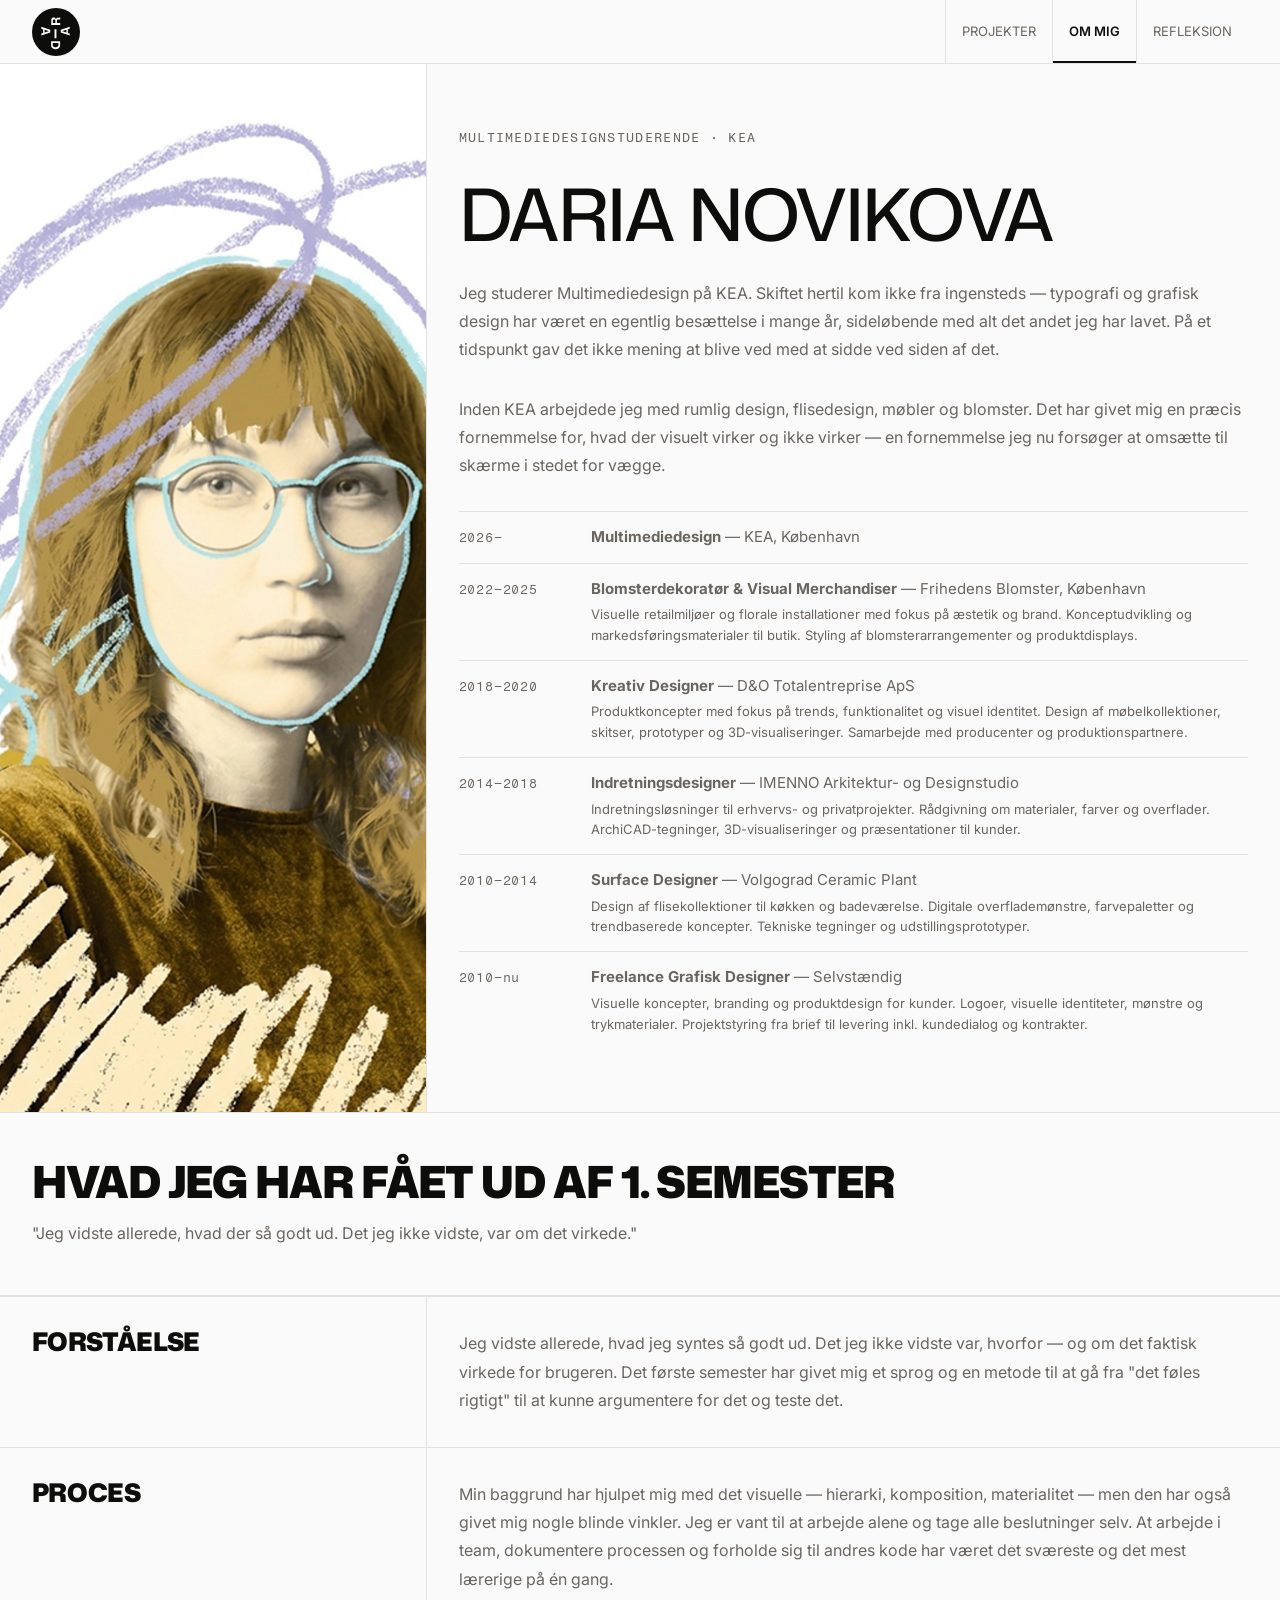
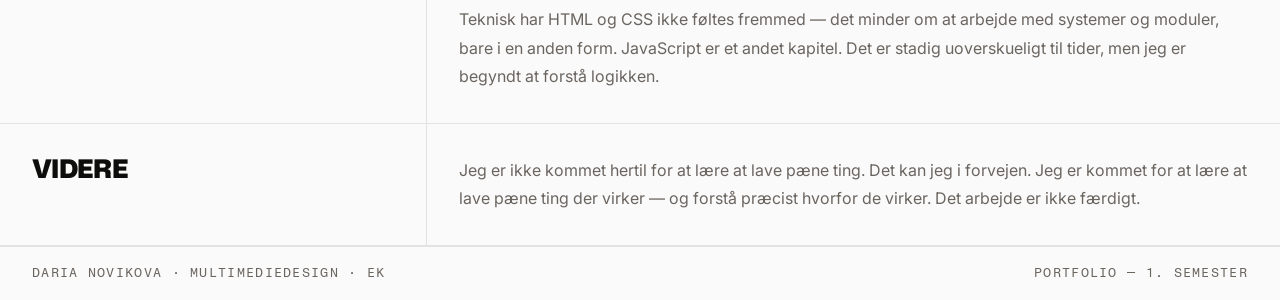
==== om-mig.html @ c1ee4b02 "lighthouse testing fix" ====
<!doctype html>
<html lang="da">
  <head>
    <meta charset="UTF-8" />
    <meta name="viewport" content="width=device-width, initial-scale=1.0" />
    <meta name="description" content="Om Daria Novikova — Multimediedesignstuderende på KEA. Baggrund, uddannelse og refleksioner over 1. semester." />
    <title>Om mig — Daria Novikova — Portfolio</title>

    <!-- Preconnect for faster font loading -->
    <link rel="preconnect" href="https://fonts.googleapis.com" />
    <link rel="preconnect" href="https://fonts.gstatic.com" crossorigin />
    <link rel="stylesheet" href="https://fonts.googleapis.com/css2?family=Mona+Sans:ital,wdth,wght@0,75..125,200..900;1,75..125,200..900&family=Inter:ital,wght@0,300..700;1,300..700&family=Fragment+Mono:ital@0;1&display=swap" />
    <link rel="stylesheet" href="css/style.css" />
    <link rel="stylesheet" href="css/om-mig.css" />

    <!-- SVG favicon (modern browsers — auto dark/light via media query) -->
    <link rel="icon" type="image/x-icon" href="img/favicons/favicon-dark.ico" />
    <link rel="icon" type="image/svg+xml" href="img/favicons/favicon-dark.svg" media="(prefers-color-scheme: light)" />
    <link rel="icon" type="image/svg+xml" href="img/favicons/favicon-light.svg" media="(prefers-color-scheme: dark)" />
    <!-- PNG fallbacks -->
    <link rel="icon" type="image/png" sizes="32x32" href="img/favicons/favicon-dark-32x32.png" />
    <link rel="icon" type="image/png" sizes="16x16" href="img/favicons/favicon-dark-16x16.png" />
    <!-- Apple Touch Icon (iOS home screen, 180px) -->
    <link rel="apple-touch-icon" sizes="180x180" href="img/favicons/apple-touch-icon-dark.png" />
    <!-- Android / PWA -->
    <link rel="icon" type="image/png" sizes="192x192" href="img/favicons/favicon-dark-192x192.png" />
    <link rel="icon" type="image/png" sizes="512x512" href="img/favicons/favicon-dark-512x512.png" />
  </head>

  <body>
    <!-- Navigation -->
    <nav class="top-nav" aria-label="Sidenavigation">
      <a href="index.html" class="nav-logo" aria-label="Gå til startside">
        <span class="nav-logo-default" aria-hidden="true">
          <svg width="48" height="48" viewBox="0 0 85.46 85.46" xmlns="http://www.w3.org/2000/svg">
            <circle cx="42.73" cy="42.73" r="42.73" fill="#0d0d0b" />
            <path
              d="M33.98,59.08h16.02v6.83c0,1.58-.33,2.92-1,4.02s-1.6,1.93-2.8,2.5c-1.2.57-2.61.86-4.22.86-1.19,0-2.27-.16-3.26-.48s-1.83-.8-2.54-1.43-1.25-1.4-1.63-2.32c-.38-.92-.57-1.97-.57-3.15v-6.83ZM36.9,62.5v2.83c0,.64.09,1.24.26,1.78s.46,1.01.86,1.41.92.7,1.58.92,1.47.33,2.44.33c1.26,0,2.26-.19,2.99-.56.73-.37,1.26-.89,1.58-1.56.32-.67.48-1.44.48-2.32v-2.83h-10.2Z"
              fill="#fafafa"
            />
            <path d="M21.73,35.25l-5.18-1.72v3.56l3.3,1.02v6.35l-3.3,1.02v3.56l16.02-5.31v-4.88l-10.84-3.6ZM29.98,41.38l-2.07.59-5.42,1.67v-4.71l5.42,1.68,2.07.61v.16Z" fill="#fafafa" />
            <path
              d="M44.59,21.53c.16-.36.4-.6.71-.74.31-.14.69-.21,1.14-.21h2.05c.38,0,.73-.02,1.05-.05.32-.04.58-.1.77-.19v-3.45c-.31.13-.62.21-.92.23-.31.02-.61.03-.9.03h-2.64c-.6,0-1.11.09-1.53.27-.42.17-.76.45-1.03.84-.27.39-.46.89-.56,1.51h-.13c-.25-.91-.72-1.63-1.4-2.16-.68-.52-1.52-.79-2.51-.79-.59,0-1.12.08-1.59.24-.47.17-.88.4-1.23.7-.35.3-.64.66-.88,1.1-.23.43-.41.91-.52,1.46-.12.54-.18,1.14-.18,1.8v8.15h16.02v-3.43h-5.98v-3.8c0-.66.09-1.16.26-1.51ZM37.13,26.84v-3.93c0-.38.04-.73.12-1.03.08-.31.21-.58.38-.82.18-.23.4-.41.67-.53.27-.13.61-.19,1.02-.19.66,0,1.21.2,1.65.59.44.4.66,1.06.66,1.98v3.93h-4.5Z"
              fill="#fafafa"
            />
            <path d="M40.09,53.85v-16.02h3.43v16.02h-3.43Z" fill="#fafafa" />
            <path d="M67.17,37.01v-3.56l-16.02,5.31v4.88l16.02,5.32v-3.56l-3.3-1.02v-6.35l3.3-1.02ZM61.24,43.56l-5.43-1.68-2.07-.61v-.16l2.07-.59,5.43-1.68v4.72Z" fill="#fafafa" />
          </svg>
        </span>
        <span class="nav-logo-hover" aria-hidden="true">
          <svg width="48" height="48" viewBox="0 0 85.46 85.46" xmlns="http://www.w3.org/2000/svg">
            <circle cx="42.73" cy="42.73" r="42.73" fill="#ffefae" />
            <path
              d="M33.98,59.08h16.02v6.83c0,1.58-.33,2.92-1,4.02s-1.6,1.93-2.8,2.5c-1.2.57-2.61.86-4.22.86-1.19,0-2.27-.16-3.26-.48s-1.83-.8-2.54-1.43-1.25-1.4-1.63-2.32c-.38-.92-.57-1.97-.57-3.15v-6.83ZM36.9,62.5v2.83c0,.64.09,1.24.26,1.78s.46,1.01.86,1.41.92.7,1.58.92,1.47.33,2.44.33c1.26,0,2.26-.19,2.99-.56.73-.37,1.26-.89,1.58-1.56.32-.67.48-1.44.48-2.32v-2.83h-10.2Z"
              fill="#0d0d0b"
            />
            <path d="M21.73,35.25l-5.18-1.72v3.56l3.3,1.02v6.35l-3.3,1.02v3.56l16.02-5.31v-4.88l-10.84-3.6ZM29.98,41.38l-2.07.59-5.42,1.67v-4.71l5.42,1.68,2.07.61v.16Z" fill="#0d0d0b" />
            <path
              d="M44.59,21.53c.16-.36.4-.6.71-.74.31-.14.69-.21,1.14-.21h2.05c.38,0,.73-.02,1.05-.05.32-.04.58-.1.77-.19v-3.45c-.31.13-.62.21-.92.23-.31.02-.61.03-.9.03h-2.64c-.6,0-1.11.09-1.53.27-.42.17-.76.45-1.03.84-.27.39-.46.89-.56,1.51h-.13c-.25-.91-.72-1.63-1.4-2.16-.68-.52-1.52-.79-2.51-.79-.59,0-1.12.08-1.59.24-.47.17-.88.4-1.23.7-.35.3-.64.66-.88,1.1-.23.43-.41.91-.52,1.46-.12.54-.18,1.14-.18,1.8v8.15h16.02v-3.43h-5.98v-3.8c0-.66.09-1.16.26-1.51ZM37.13,26.84v-3.93c0-.38.04-.73.12-1.03.08-.31.21-.58.38-.82.18-.23.4-.41.67-.53.27-.13.61-.19,1.02-.19.66,0,1.21.2,1.65.59.44.4.66,1.06.66,1.98v3.93h-4.5Z"
              fill="#0d0d0b"
            />
            <path d="M40.09,53.85v-16.02h3.43v16.02h-3.43Z" fill="#0d0d0b" />
            <path d="M67.17,37.01v-3.56l-16.02,5.31v4.88l16.02,5.32v-3.56l-3.3-1.02v-6.35l3.3-1.02ZM61.24,43.56l-5.43-1.68-2.07-.61v-.16l2.07-.59,5.43-1.68v4.72Z" fill="#0d0d0b" />
          </svg>
        </span>
      </a>
      <ul class="nav-links">
        <li><a href="index.html#projekter">Projekter</a></li>
        <li><a href="om-mig.html" class="aktiv" aria-current="page">Om mig</a></li>
        <li><a href="index.html#refleksion">Refleksion</a></li>
      </ul>
      <button type="button" class="burger-knap" aria-label="Åbn menu" aria-expanded="false" aria-controls="mobil-menu">
        <span></span>
        <span></span>
        <span></span>
      </button>
    </nav>

    <!-- Mobil menu -->
    <ul class="mobil-menu" id="mobil-menu">
      <li><a href="index.html#projekter">Projekter</a></li>
      <li><a href="om-mig.html" class="aktiv" aria-current="page">Om mig</a></li>
      <li><a href="index.html#refleksion">Refleksion</a></li>
    </ul>

    <main id="om-mig-hoved">
      <section class="om-mig-hero">
        <!-- Portræt -->
        <div class="om-mig-portræt">
          <img src="img/img_om_mig/portrait.webp" width="960" height="1200" alt="Portræt af Daria Novikova" />
        </div>
        <!-- Tekst -->
        <div class="om-mig-tekst">
          <p class="om-mig-overtekst">Multimediedesignstuderende &middot; KEA</p>
          <h1 class="om-mig-navn" id="om-navn">Daria Novikova</h1>
          <p class="om-mig-beskrivelse">
            Jeg studerer Multimediedesign på KEA. Skiftet hertil kom ikke fra ingensteds — typografi og grafisk design har været en egentlig besættelse i mange år, sideløbende med alt det andet jeg har lavet. På et tidspunkt gav det ikke mening at
            blive ved med at sidde ved siden af det.
          </p>
          <p class="om-mig-beskrivelse">
            Inden KEA arbejdede jeg med rumlig design, flisedesign, møbler og blomster. Det har givet mig en præcis fornemmelse for, hvad der visuelt virker og ikke virker — en fornemmelse jeg nu forsøger at omsætte til skærme i stedet for vægge.
          </p>
          <!-- CV D-->
          <div class="cv-liste">
            <div class="cv-punkt">
              <span class="cv-aar">2026–</span>
              <div class="cv-tekst-wrap">
                <p class="cv-tekst"><strong>Multimediedesign</strong> &mdash; KEA, København</p>
              </div>
            </div>
            <div class="cv-punkt">
              <span class="cv-aar">2022–2025</span>
              <div class="cv-tekst-wrap">
                <p class="cv-tekst"><strong>Blomsterdekoratør &amp; Visual Merchandiser</strong> &mdash; Frihedens Blomster, København</p>
                <p class="cv-beskrivelse">Visuelle retailmiljøer og florale installationer med fokus på æstetik og brand. Konceptudvikling og markedsføringsmaterialer til butik. Styling af blomsterarrangementer og produktdisplays.</p>
              </div>
            </div>
            <div class="cv-punkt">
              <span class="cv-aar">2018–2020</span>
              <div class="cv-tekst-wrap">
                <p class="cv-tekst"><strong>Kreativ Designer</strong> &mdash; D&amp;O Totalentreprise ApS</p>
                <p class="cv-beskrivelse">Produktkoncepter med fokus på trends, funktionalitet og visuel identitet. Design af møbelkollektioner, skitser, prototyper og 3D-visualiseringer. Samarbejde med producenter og produktionspartnere.</p>
              </div>
            </div>
            <div class="cv-punkt">
              <span class="cv-aar">2014–2018</span>
              <div class="cv-tekst-wrap">
                <p class="cv-tekst"><strong>Indretningsdesigner</strong> &mdash; IMENNO Arkitektur- og Designstudio</p>
                <p class="cv-beskrivelse">Indretningsløsninger til erhvervs- og privatprojekter. Rådgivning om materialer, farver og overflader. ArchiCAD-tegninger, 3D-visualiseringer og præsentationer til kunder.</p>
              </div>
            </div>
            <div class="cv-punkt">
              <span class="cv-aar">2010–2014</span>
              <div class="cv-tekst-wrap">
                <p class="cv-tekst"><strong>Surface Designer</strong> &mdash; Volgograd Ceramic Plant</p>
                <p class="cv-beskrivelse">Design af flisekollektioner til køkken og badeværelse. Digitale overflademønstre, farvepaletter og trendbaserede koncepter. Tekniske tegninger og udstillingsprototyper.</p>
              </div>
            </div>
            <div class="cv-punkt">
              <span class="cv-aar">2010–nu</span>
              <div class="cv-tekst-wrap">
                <p class="cv-tekst"><strong>Freelance Grafisk Designer</strong> &mdash; Selvstændig</p>
                <p class="cv-beskrivelse">Visuelle koncepter, branding og produktdesign for kunder. Logoer, visuelle identiteter, mønstre og trykmaterialer. Projektstyring fra brief til levering inkl. kundedialog og kontrakter.</p>
              </div>
            </div>
          </div>
        </div>
      </section>

      <section class="semester-opsummering">
        <div class="sem-top">
          <h2 class="sem-overskrift" id="sem-h">Hvad jeg har fået ud af 1. semester</h2>
          <p class="sem-citat">"Jeg vidste allerede, hvad der så godt ud. Det jeg ikke vidste, var om det virkede."</p>
        </div>

        <div class="sem-kolonner">
          <div class="sem-kol">
            <h3 class="sem-kol-label">Forståelse</h3>
            <div class="sem-kol-tekst">
              <p class="sem-tekst">
                Jeg vidste allerede, hvad jeg syntes så godt ud. Det jeg ikke vidste var, hvorfor — og om det faktisk virkede for brugeren. Det første semester har givet mig et sprog og en metode til at gå fra "det føles rigtigt" til at kunne
                argumentere for det og teste det.
              </p>
            </div>
          </div>
          <div class="sem-kol">
            <h3 class="sem-kol-label">Proces</h3>
            <div class="sem-kol-tekst">
              <p class="sem-tekst">
                Min baggrund har hjulpet mig med det visuelle — hierarki, komposition, materialitet — men den har også givet mig nogle blinde vinkler. Jeg er vant til at arbejde alene og tage alle beslutninger selv. At arbejde i team, dokumentere
                processen og forholde sig til andres kode har været det sværeste og det mest lærerige på én gang.
              </p>
              <p class="sem-tekst">
                Teknisk har HTML og CSS ikke føltes fremmed — det minder om at arbejde med systemer og moduler, bare i en anden form. JavaScript er et andet kapitel. Det er stadig uoverskueligt til tider, men jeg er begyndt at forstå logikken.
              </p>
            </div>
          </div>
          <div class="sem-kol">
            <h3 class="sem-kol-label">Videre</h3>
            <div class="sem-kol-tekst">
              <p class="sem-tekst">Jeg er ikke kommet hertil for at lære at lave pæne ting. Det kan jeg i forvejen. Jeg er kommet for at lære at lave pæne ting der virker — og forstå præcist hvorfor de virker. Det arbejde er ikke færdigt.</p>
            </div>
          </div>
        </div>
      </section>
    </main>

    <!-- Footer -->
    <footer>
      <span class="footer-tekst">Daria Novikova &middot; Multimediedesign &middot; EK</span>
      <span class="footer-tekst">Portfolio — 1. semester</span>
    </footer>

    <script src="js/nav.js"></script>
  </body>
</html>
---- css/style.css ----
/*  PORTFOLIO — DELT STYLESHEET
   Indeholder: tokens, reset, navigation, alle komponenter, responsivt layout (mobile-first). */

/* em - styling */
em {
  font-style: normal;
}
:root {
  /* Palette t1-t6*/
  --t1: #b5b1d8;
  --t2: #d6b43e;
  --t3: #f48067;
  --t4: #bce4e5;
  --t5: #bc892b;
  --t6: #ffefae;
  /* Basisfarver */
  --sort: #0d0d0b;
  --papir: #fafafa;
  --sten: #6b6560;
  --kant: #e2e2e0;
  --kant-tyk: #cfcfcd;

  /* --accent sættes individuelt i sidernes CSS */
  --accent: var(--t1);

  /* Typografi */
  --serif: "Mona Sans", "Arial Black", system-ui, sans-serif;
  --sans: "Inter", system-ui, sans-serif;
  --mono: "Fragment Mono", "Courier New", monospace;

  /* Layout */
  --nav-h: 56px;
  --gap: 20px;
  --radius: 2px;
  --trans: 0.22s cubic-bezier(0.22, 1, 0.36, 1);
}
/*  RESET */
*,
*::before,
*::after {
  box-sizing: border-box;
  margin: 0;
  padding: 0;
}

html {
  scroll-behavior: smooth;
}

body {
  background: var(--papir);
  color: var(--sort);
  font-family: var(--sans);
  font-size: 16px;
  line-height: 1.6;
  overflow-x: hidden;
}

img {
  max-width: 100%;
  display: block;
}

a {
  color: inherit;
  text-decoration: none;
}

/*  NAV LOGO  */

.nav-logo {
  position: relative;
  display: flex;
  align-items: center;
  line-height: 0;
  flex-shrink: 0;
}

.nav-logo-default,
.nav-logo-hover {
  display: block;
  line-height: 0;
  transition: opacity 0.25s cubic-bezier(0.22, 1, 0.36, 1);
}

.nav-logo-hover {
  position: absolute;
  top: 0;
  left: 0;
  opacity: 0;
}

.nav-logo:hover .nav-logo-default {
  opacity: 0;
}
.nav-logo:hover .nav-logo-hover {
  opacity: 1;
}

.top-nav {
  height: 64px;
  display: flex;
  align-items: stretch;
  justify-content: space-between;
  padding: 0 var(--gap);
  border-bottom: 1px solid var(--kant);
  position: sticky;
  top: 0;
  background: var(--papir);
  z-index: 500;
}

.nav-navn {
  display: none;
}

.burger-knap {
  align-self: center;
}

/* Desktop-links — skjult på mobil */
.nav-links {
  display: none;
  list-style: none;
  height: 100%;
  margin: 0;
  padding: 0;
}

.nav-links li {
  display: flex;
  align-items: stretch;
  border-left: 1px solid var(--kant);
}

.nav-links a {
  font-family: var(--sans);
  font-size: 13px;
  letter-spacing: 0;
  text-transform: uppercase;
  color: var(--sten);
  padding: 0 16px;
  display: flex;
  align-items: center;
  height: 100%;
  position: relative;
  text-decoration: none;
  transition: color var(--trans);
}

.nav-links a::after {
  content: "";
  position: absolute;
  bottom: 0;
  left: 0;
  width: 0;
  height: 2px;
  background: var(--sort);
  transition: width var(--trans);
}

.nav-links a:hover {
  color: var(--sort);
}

.nav-links a:hover::after {
  width: 100%;
}

.nav-links a.aktiv {
  color: var(--sort);
  font-weight: 600;
}

.nav-links a.aktiv::after {
  width: 100%;
}

/* Hamburger-knap */
.burger-knap {
  display: flex;
  flex-direction: column;
  gap: 5px;
  background: none;
  border: none;
  cursor: pointer;
  padding: 6px;
  margin: -6px;
  -webkit-tap-highlight-color: transparent;
}

.burger-knap span {
  display: block;
  width: 22px;
  height: 1.5px;
  background: var(--sort);
  transition:
    transform var(--trans),
    opacity var(--trans);
}

.burger-knap[aria-expanded="true"] span:nth-child(1) {
  transform: translateY(6.5px) rotate(45deg);
}

.burger-knap[aria-expanded="true"] span:nth-child(2) {
  opacity: 0;
}

.burger-knap[aria-expanded="true"] span:nth-child(3) {
  transform: translateY(-6.5px) rotate(-45deg);
}

/* Mobil-menu */
.mobil-menu {
  display: none;
  flex-direction: column;
  list-style: none;
  position: fixed;
  top: var(--nav-h);
  left: 0;
  right: 0;
  background: var(--papir);
  border-bottom: 1px solid var(--kant);
  z-index: 499;
}

.mobil-menu.aaben {
  display: flex;
}

.mobil-menu li {
  border-bottom: 1px solid var(--kant);
}

.mobil-menu li:last-child {
  border-bottom: none;
}

.mobil-menu a {
  font-family: var(--mono);
  font-size: 13px;
  letter-spacing: 0.12em;
  text-transform: uppercase;
  color: var(--sten);
  padding: 16px var(--gap);
  display: block;
  transition:
    color var(--trans),
    background var(--trans);
}

.mobil-menu a:hover,
.mobil-menu a:focus {
  color: var(--sort);
  background: rgba(0, 0, 0, 0.03);
}

.mobil-menu a.aktiv {
  color: var(--sort);
}

/* SEKTION-BAR */

.sektion-bar {
  display: flex;
  justify-content: space-between;
  align-items: center;
  padding: 9px var(--gap);
  border-bottom: 1px solid var(--kant);
}

.sektion-tekst {
  font-family: var(--mono);
  font-size: 13px;
  letter-spacing: 0.14em;
  text-transform: uppercase;
  color: var(--sten);
}

/* FOOTER */
footer {
  display: flex;
  flex-direction: row;
  justify-content: space-between;
  align-items: center;
  padding: 16px var(--gap);
  border-top: 1px solid var(--kant);
}

.footer-tekst {
  font-family: var(--mono);
  font-size: 13px;
  letter-spacing: 0.1em;
  text-transform: uppercase;
  color: var(--sten);
}

/* BREAKPOINT: 600px — nav links visible, burger hidden */

@media (min-width: 600px) {
  :root {
    --gap: 32px;
    --nav-h: 64px;
  }
  .top-nav {
    height: 64px;
  }

  .nav-links {
    display: flex;
  }

  .burger-knap {
    display: none;
  }
}

/* ANIMATIONER */

@keyframes fadeop {
  from {
    opacity: 0;
    transform: translateY(14px);
  }
  to {
    opacity: 1;
    transform: translateY(0);
  }
}

@keyframes indfad {
  to {
    opacity: 1;
  }
}

/* Tema farver — bruges på kort-bg (index) og side-bg (t1-t6) */

.t1-bg {
  background: var(--t1);
}
.t2-bg {
  background: var(--t2);
}
.t3-bg {
  background: var(--t3);
}
.t4-bg {
  background: var(--t4);
}
.t5-bg {
  background: var(--t5);
}
.t6-bg {
  background: var(--t6);
}
---- css/om-mig.css ----
/*  Om mig-specifikke styles */

body {
  display: flex;
  flex-direction: column;
  min-height: 100vh;
}

#om-mig-hoved {
  flex: 1;
}

/*  HERO  */

.om-mig-hero {
  display: grid;
  grid-template-columns: 1fr 2fr;
  border-bottom: 1px solid var(--kant);
  align-items: stretch;
}

@media (max-width: 600px) {
  .om-mig-hero {
    grid-template-columns: 1fr;
  }
}

.om-mig-portræt {
  width: 100%;
  min-height: 400px;
  background: var(--kant);
  display: flex;
  align-items: center;
  justify-content: center;
  overflow: hidden;
  border-right: 1px solid var(--kant);
}

.om-mig-portræt img {
  width: 100%;
  height: 100%;
  object-fit: cover;
}

.portræt-pladsholder {
  color: var(--sten);
}

.om-mig-tekst {
  display: flex;
  flex-direction: column;
  gap: var(--gap);
  padding: calc(var(--gap) * 2) var(--gap);
}

.om-mig-overtekst {
  font-family: var(--mono);
  font-size: 13px;
  letter-spacing: 0.1em;
  text-transform: uppercase;
  color: var(--sten);
}

.om-mig-navn {
  font-family: var(--serif);
  font-weight: 500;
  font-size: clamp(36px, 6vw, 72px);
  line-height: 0.92;
  letter-spacing: -0.03em;
  text-transform: uppercase;
  color: var(--sort);
}

.om-mig-beskrivelse {
  font-size: 16px;
  line-height: 1.75;
  color: var(--sten);
}

/*  CV  */

.cv-liste {
  display: flex;
  flex-direction: column;
}

.cv-punkt {
  display: grid;
  grid-template-columns: 100px 1fr;
  gap: var(--gap);
  padding: 14px 0;
  border-top: 1px solid var(--kant);
  align-items: start;
}

.cv-aar {
  font-family: var(--mono);
  font-size: 13px;
  color: var(--sten);
  letter-spacing: 0.06em;
  padding-top: 2px;
}

.cv-tekst-wrap {
  display: flex;
  flex-direction: column;
  gap: 4px;
}

.cv-tekst {
  font-size: 15px;
  line-height: 1.5;
  color: var(--sten);
}

.cv-beskrivelse {
  font-size: 13px;
  line-height: 1.6;
  color: var(--sten);
}

/* Semester section  */

.semester-opsummering {
  border-bottom: 1px solid var(--kant);
}

.sem-top {
  padding: calc(var(--gap) * 1.5) var(--gap);
  border-bottom: 1px solid var(--kant);
  display: flex;
  flex-direction: column;
  gap: 16px;
}

.sem-overskrift {
  font-family: var(--serif);
  font-weight: 900;
  font-size: clamp(28px, 4vw, 44px);
  line-height: 0.95;
  letter-spacing: -0.025em;
  text-transform: uppercase;
  color: var(--sort);
}

.sem-citat {
  font-size: 16px;
  line-height: 1.75;
  color: var(--sten);
  font-style: normal;
  margin: 0;
}

.sem-kolonner {
  width: 100%;
}

.sem-kol {
  display: grid;
  grid-template-columns: 1fr 2fr;
  border-top: 1px solid var(--kant);
}

.sem-kol-label {
  font-family: var(--serif);
  font-size: clamp(22px, 2vw, 32px);
  font-weight: 900;
  letter-spacing: -0.025em;
  text-transform: uppercase;
  color: var(--sort);
  line-height: 0.95;
  padding: var(--gap);
  border-right: 1px solid var(--kant);
  display: flex;
  align-items: flex-start;
  margin: 0;
}

.sem-kol-tekst {
  padding: var(--gap);
}

.sem-tekst {
  font-size: 16px;
  line-height: 1.78;
  color: var(--sten);
  margin-bottom: 12px;
}

.sem-tekst:last-child {
  margin-bottom: 0;
}

@media (max-width: 640px) {
  .sem-kol {
    grid-template-columns: 1fr;
  }
  .sem-kol-label {
    border-right: none;
    border-bottom: 1px solid var(--kant);
  }
}
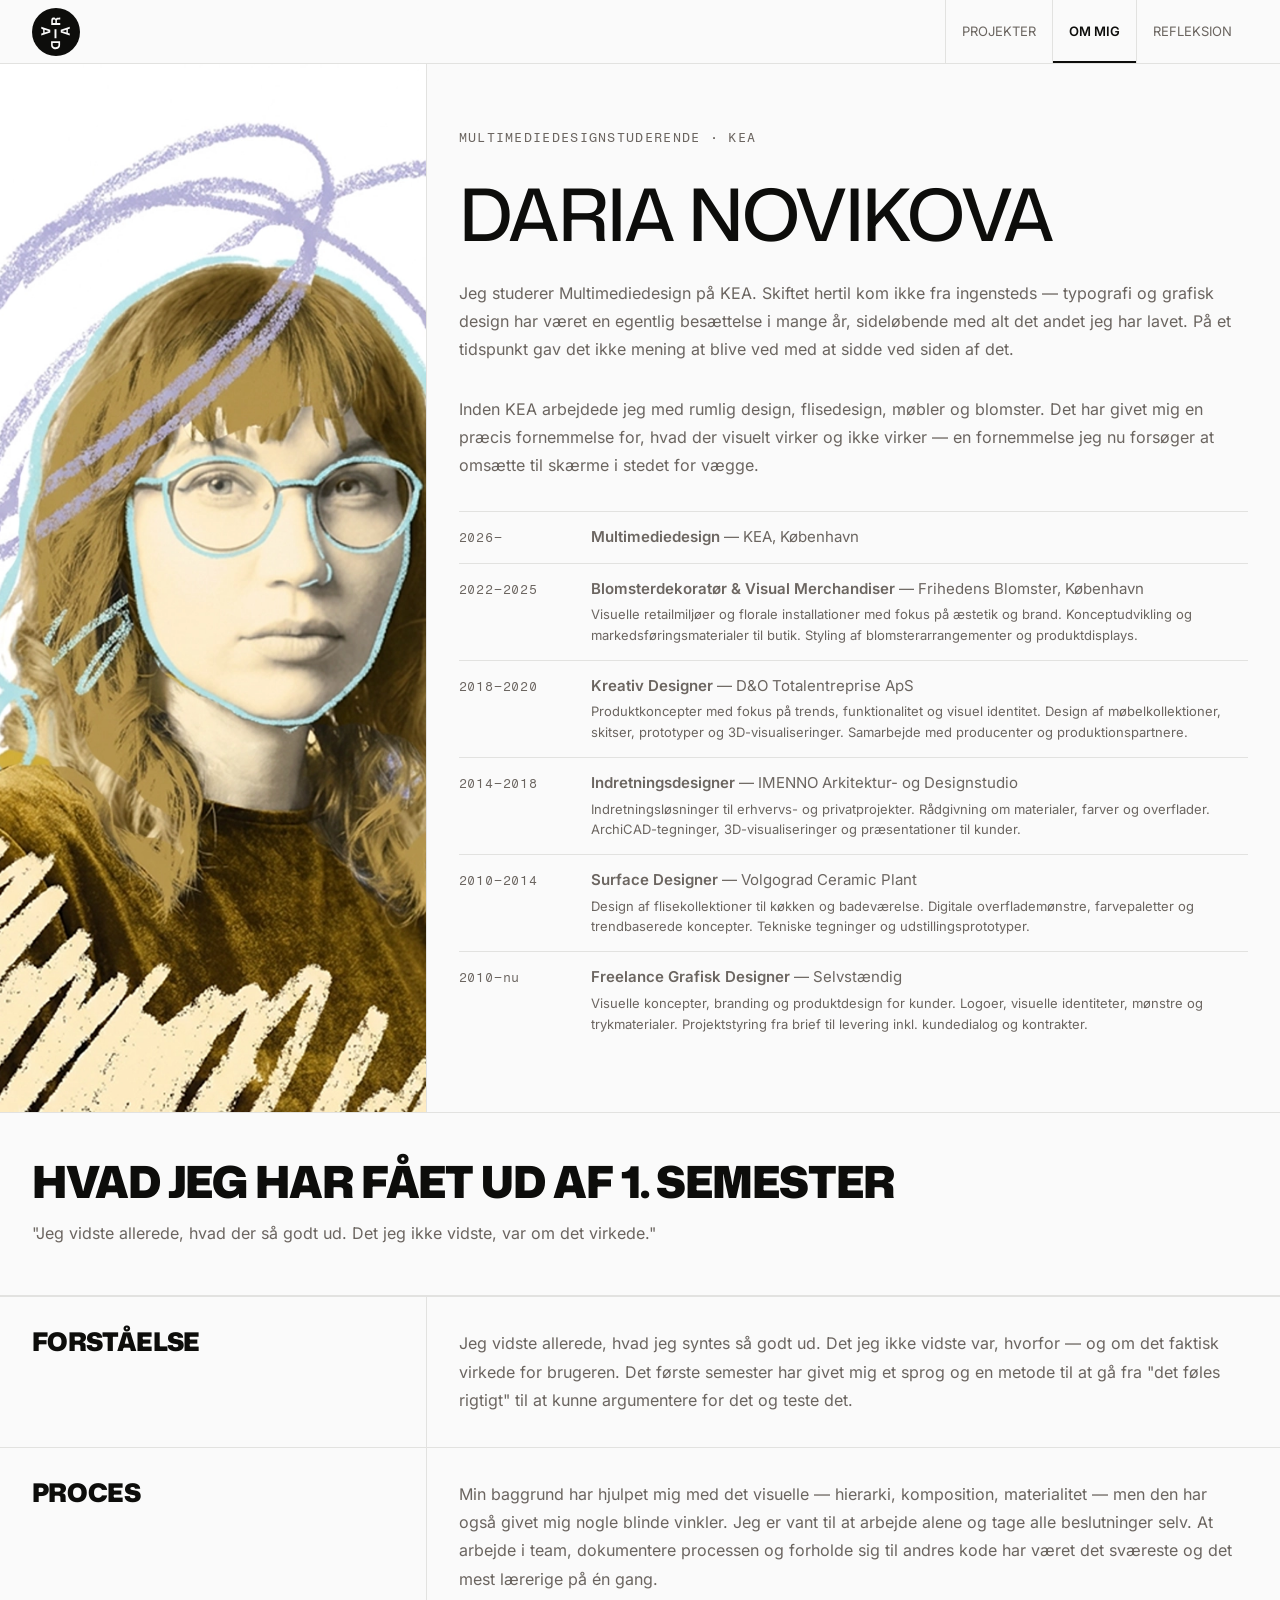
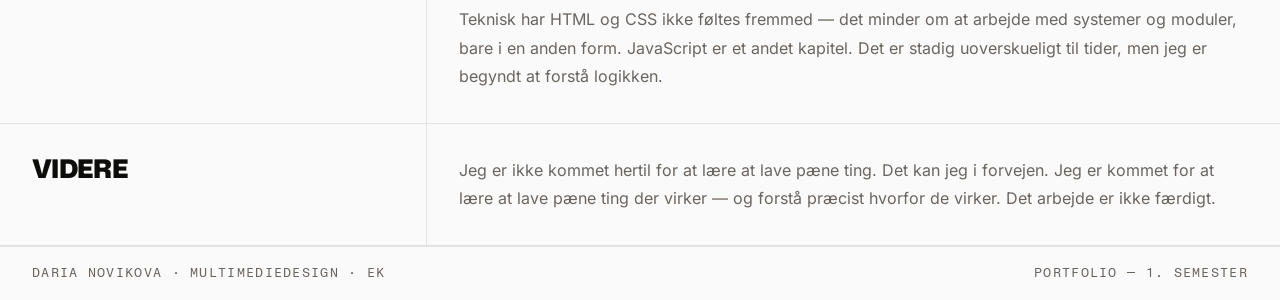
==== commit 865bfac3: "fonts" ====
--- a/om-mig.html
+++ b/om-mig.html
@@ -6,10 +6,7 @@
     <meta name="description" content="Om Daria Novikova — Multimediedesignstuderende på KEA. Baggrund, uddannelse og refleksioner over 1. semester." />
     <title>Om mig — Daria Novikova — Portfolio</title>
 
-    <!-- Preconnect for faster font loading -->
-    <link rel="preconnect" href="https://fonts.googleapis.com" />
-    <link rel="preconnect" href="https://fonts.gstatic.com" crossorigin />
-    <link rel="stylesheet" href="https://fonts.googleapis.com/css2?family=Mona+Sans:ital,wdth,wght@0,75..125,200..900;1,75..125,200..900&family=Inter:ital,wght@0,300..700;1,300..700&family=Fragment+Mono:ital@0;1&display=swap" />
+
     <link rel="stylesheet" href="css/style.css" />
     <link rel="stylesheet" href="css/om-mig.css" />
 
--- a/css/style.css
+++ b/css/style.css
@@ -1,3 +1,75 @@
+/* FONTS — self-hosted */
+@font-face {
+  font-family: "Mona Sans";
+  src: url("../fonts/mona-sans-v4-latin-regular.woff2") format("woff2");
+  font-weight: 400;
+  font-style: normal;
+  font-display: swap;
+}
+@font-face {
+  font-family: "Mona Sans";
+  src: url("../fonts/mona-sans-v4-latin-500.woff2") format("woff2");
+  font-weight: 500;
+  font-style: normal;
+  font-display: swap;
+}
+@font-face {
+  font-family: "Mona Sans";
+  src: url("../fonts/mona-sans-v4-latin-600.woff2") format("woff2");
+  font-weight: 600;
+  font-style: normal;
+  font-display: swap;
+}
+@font-face {
+  font-family: "Mona Sans";
+  src: url("../fonts/mona-sans-v4-latin-700.woff2") format("woff2");
+  font-weight: 700;
+  font-style: normal;
+  font-display: swap;
+}
+@font-face {
+  font-family: "Mona Sans";
+  src: url("../fonts/mona-sans-v4-latin-900.woff2") format("woff2");
+  font-weight: 900;
+  font-style: normal;
+  font-display: swap;
+}
+@font-face {
+  font-family: "Inter";
+  src: url("../fonts/inter-v20-latin-regular.woff2") format("woff2");
+  font-weight: 400;
+  font-style: normal;
+  font-display: swap;
+}
+@font-face {
+  font-family: "Inter";
+  src: url("../fonts/inter-v20-latin-500.woff2") format("woff2");
+  font-weight: 500;
+  font-style: normal;
+  font-display: swap;
+}
+@font-face {
+  font-family: "Inter";
+  src: url("../fonts/inter-v20-latin-600.woff2") format("woff2");
+  font-weight: 600;
+  font-style: normal;
+  font-display: swap;
+}
+@font-face {
+  font-family: "Fragment Mono";
+  src: url("../fonts/fragment-mono-v6-latin-regular.woff2") format("woff2");
+  font-weight: 400;
+  font-style: normal;
+  font-display: swap;
+}
+@font-face {
+  font-family: "Fragment Mono";
+  src: url("../fonts/fragment-mono-v6-latin-italic.woff2") format("woff2");
+  font-weight: 400;
+  font-style: italic;
+  font-display: swap;
+}
+
 /*  PORTFOLIO — DELT STYLESHEET
    Indeholder: tokens, reset, navigation, alle komponenter, responsivt layout (mobile-first). */
 
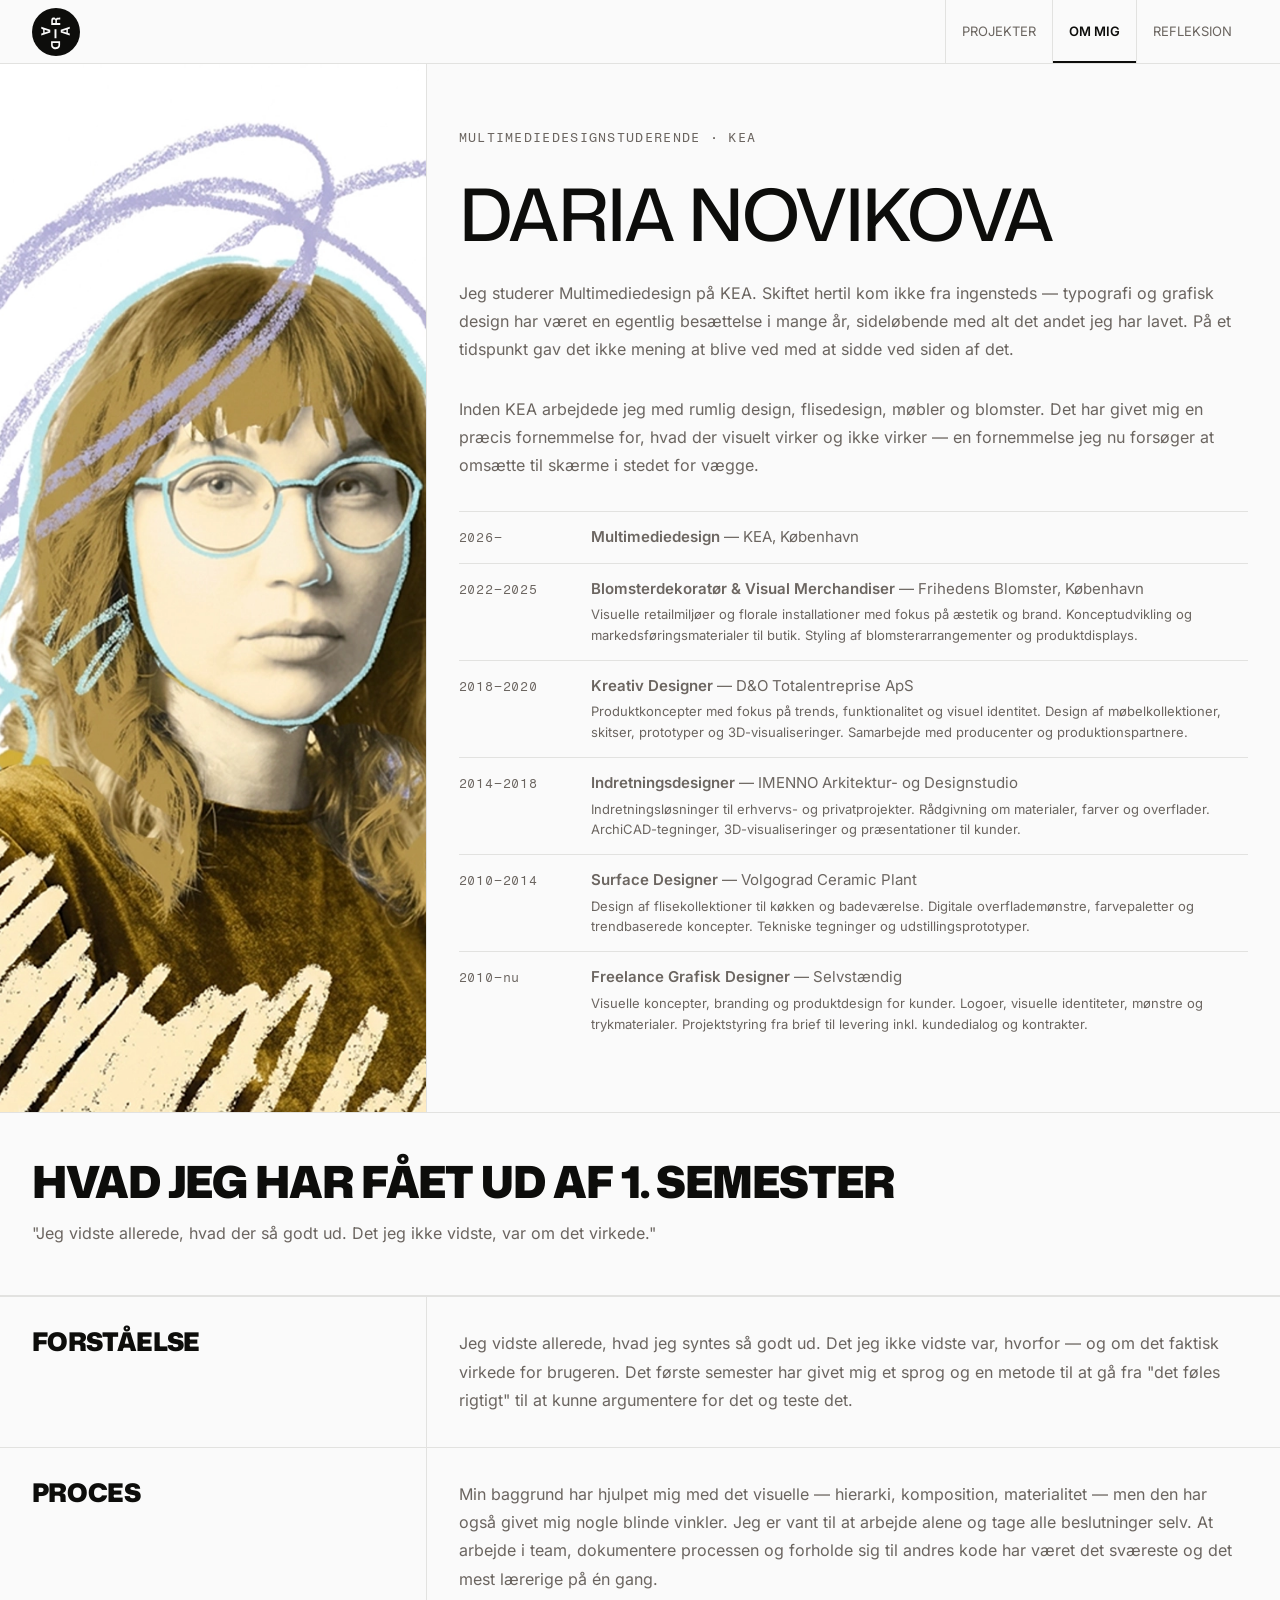
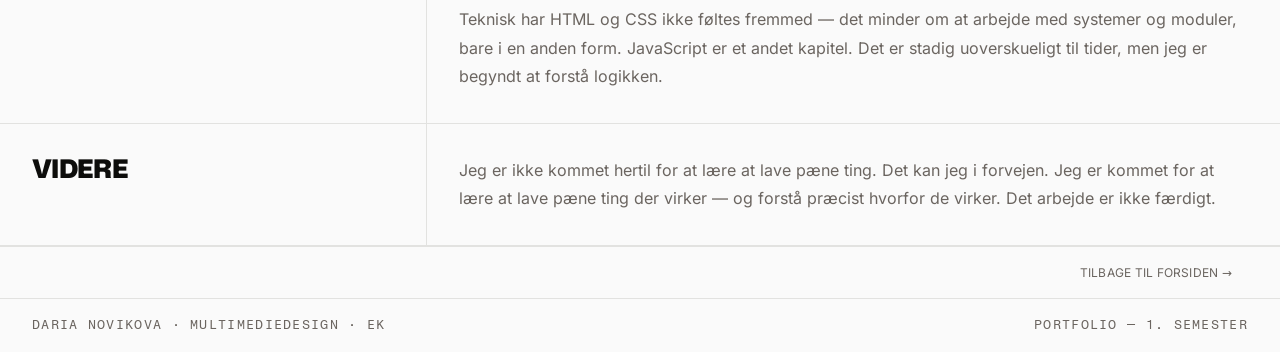
==== commit f4913a8c: "logic nav" ====
--- a/om-mig.html
+++ b/om-mig.html
@@ -5,7 +5,6 @@
     <meta name="viewport" content="width=device-width, initial-scale=1.0" />
     <meta name="description" content="Om Daria Novikova — Multimediedesignstuderende på KEA. Baggrund, uddannelse og refleksioner over 1. semester." />
     <title>Om mig — Daria Novikova — Portfolio</title>
-
 
     <link rel="stylesheet" href="css/style.css" />
     <link rel="stylesheet" href="css/om-mig.css" />
@@ -181,7 +180,9 @@
         </div>
       </section>
     </main>
-
+    <nav class="projekt-nav">
+      <a href="index.html" class="pnav">Tilbage til forsiden →</a>
+    </nav>
     <!-- Footer -->
     <footer>
       <span class="footer-tekst">Daria Novikova &middot; Multimediedesign &middot; EK</span>
--- a/css/style.css
+++ b/css/style.css
@@ -96,8 +96,8 @@
   --accent: var(--t1);
 
   /* Typografi */
-  --serif: "Mona Sans", "Arial Black", system-ui, sans-serif;
-  --sans: "Inter", system-ui, sans-serif;
+  --serif: "Mona Sans", "Mona Sans Fallback", "Arial Black", system-ui, sans-serif;
+  --sans: "Inter", "Inter Fallback", system-ui, sans-serif;
   --mono: "Fragment Mono", "Courier New", monospace;
 
   /* Layout */
--- a/css/om-mig.css
+++ b/css/om-mig.css
@@ -200,3 +200,32 @@
     border-bottom: 1px solid var(--kant);
   }
 }
+
+/* Tilbage til forsiden */
+
+.projekt-nav {
+  display: flex;
+  justify-content: flex-end;
+  padding: 16px 48px;
+  border-top: 1px solid var(--kant);
+}
+
+.pnav {
+  font-family: var(--sans);
+  font-size: 12px;
+  text-transform: uppercase;
+  letter-spacing: 0.02em;
+  color: var(--sten);
+  text-decoration: none;
+  transition: color 0.12s;
+}
+
+.pnav:hover {
+  color: var(--sort);
+}
+
+@media (max-width: 640px) {
+  .projekt-nav {
+    padding: 16px 20px;
+  }
+}
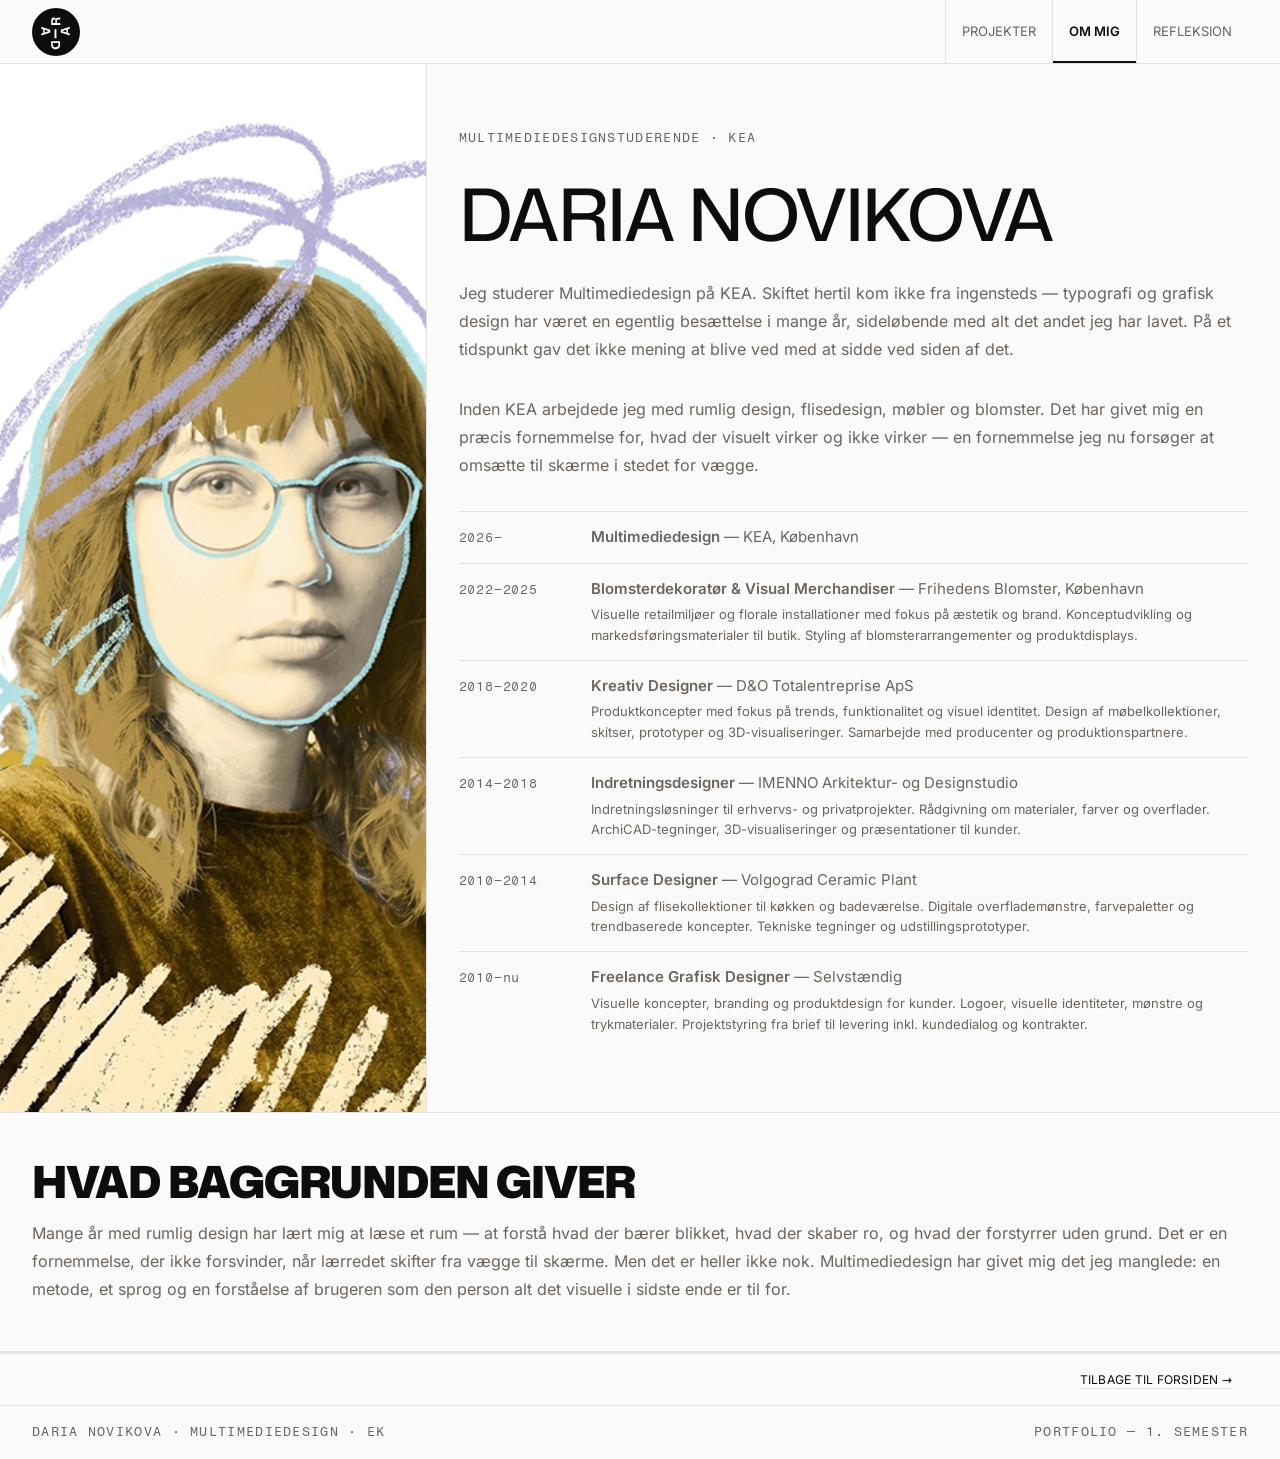
==== commit 4eb10e10: "tekst" ====
--- a/om-mig.html
+++ b/om-mig.html
@@ -143,40 +143,13 @@
         </div>
       </section>
 
-      <section class="semester-opsummering">
+      <section class="baggrund-giver">
         <div class="sem-top">
-          <h2 class="sem-overskrift" id="sem-h">Hvad jeg har fået ud af 1. semester</h2>
-          <p class="sem-citat">"Jeg vidste allerede, hvad der så godt ud. Det jeg ikke vidste, var om det virkede."</p>
-        </div>
-
-        <div class="sem-kolonner">
-          <div class="sem-kol">
-            <h3 class="sem-kol-label">Forståelse</h3>
-            <div class="sem-kol-tekst">
-              <p class="sem-tekst">
-                Jeg vidste allerede, hvad jeg syntes så godt ud. Det jeg ikke vidste var, hvorfor — og om det faktisk virkede for brugeren. Det første semester har givet mig et sprog og en metode til at gå fra "det føles rigtigt" til at kunne
-                argumentere for det og teste det.
-              </p>
-            </div>
-          </div>
-          <div class="sem-kol">
-            <h3 class="sem-kol-label">Proces</h3>
-            <div class="sem-kol-tekst">
-              <p class="sem-tekst">
-                Min baggrund har hjulpet mig med det visuelle — hierarki, komposition, materialitet — men den har også givet mig nogle blinde vinkler. Jeg er vant til at arbejde alene og tage alle beslutninger selv. At arbejde i team, dokumentere
-                processen og forholde sig til andres kode har været det sværeste og det mest lærerige på én gang.
-              </p>
-              <p class="sem-tekst">
-                Teknisk har HTML og CSS ikke føltes fremmed — det minder om at arbejde med systemer og moduler, bare i en anden form. JavaScript er et andet kapitel. Det er stadig uoverskueligt til tider, men jeg er begyndt at forstå logikken.
-              </p>
-            </div>
-          </div>
-          <div class="sem-kol">
-            <h3 class="sem-kol-label">Videre</h3>
-            <div class="sem-kol-tekst">
-              <p class="sem-tekst">Jeg er ikke kommet hertil for at lære at lave pæne ting. Det kan jeg i forvejen. Jeg er kommet for at lære at lave pæne ting der virker — og forstå præcist hvorfor de virker. Det arbejde er ikke færdigt.</p>
-            </div>
-          </div>
+          <h2 class="sem-overskrift" id="sem-h">Hvad baggrunden giver</h2>
+          <p class="sem-citat">
+            Mange år med rumlig design har lært mig at læse et rum — at forstå hvad der bærer blikket, hvad der skaber ro, og hvad der forstyrrer uden grund. Det er en fornemmelse, der ikke forsvinder, når lærredet skifter fra vægge til skærme. Men
+            det er heller ikke nok. Multimediedesign har givet mig det jeg manglede: en metode, et sprog og en forståelse af brugeren som den person alt det visuelle i sidste ende er til for.
+          </p>
         </div>
       </section>
     </main>
--- a/css/om-mig.css
+++ b/css/om-mig.css
@@ -121,7 +121,7 @@
 
 /* Semester section  */
 
-.semester-opsummering {
+.baggrund-giver {
   border-bottom: 1px solid var(--kant);
 }
 
@@ -215,13 +215,19 @@
   font-size: 12px;
   text-transform: uppercase;
   letter-spacing: 0.02em;
-  color: var(--sten);
-  text-decoration: none;
-  transition: color 0.12s;
+  color: var(--sort);
+}
+
+.pnav {
+  color: var(--sort);
+  text-decoration: underline;
+  text-underline-offset: 4px;
+  text-decoration-color: var(--kant);
+  transition: text-decoration-color 0.15s;
 }
 
 .pnav:hover {
-  color: var(--sort);
+  text-decoration-color: var(--sort);
 }
 
 @media (max-width: 640px) {
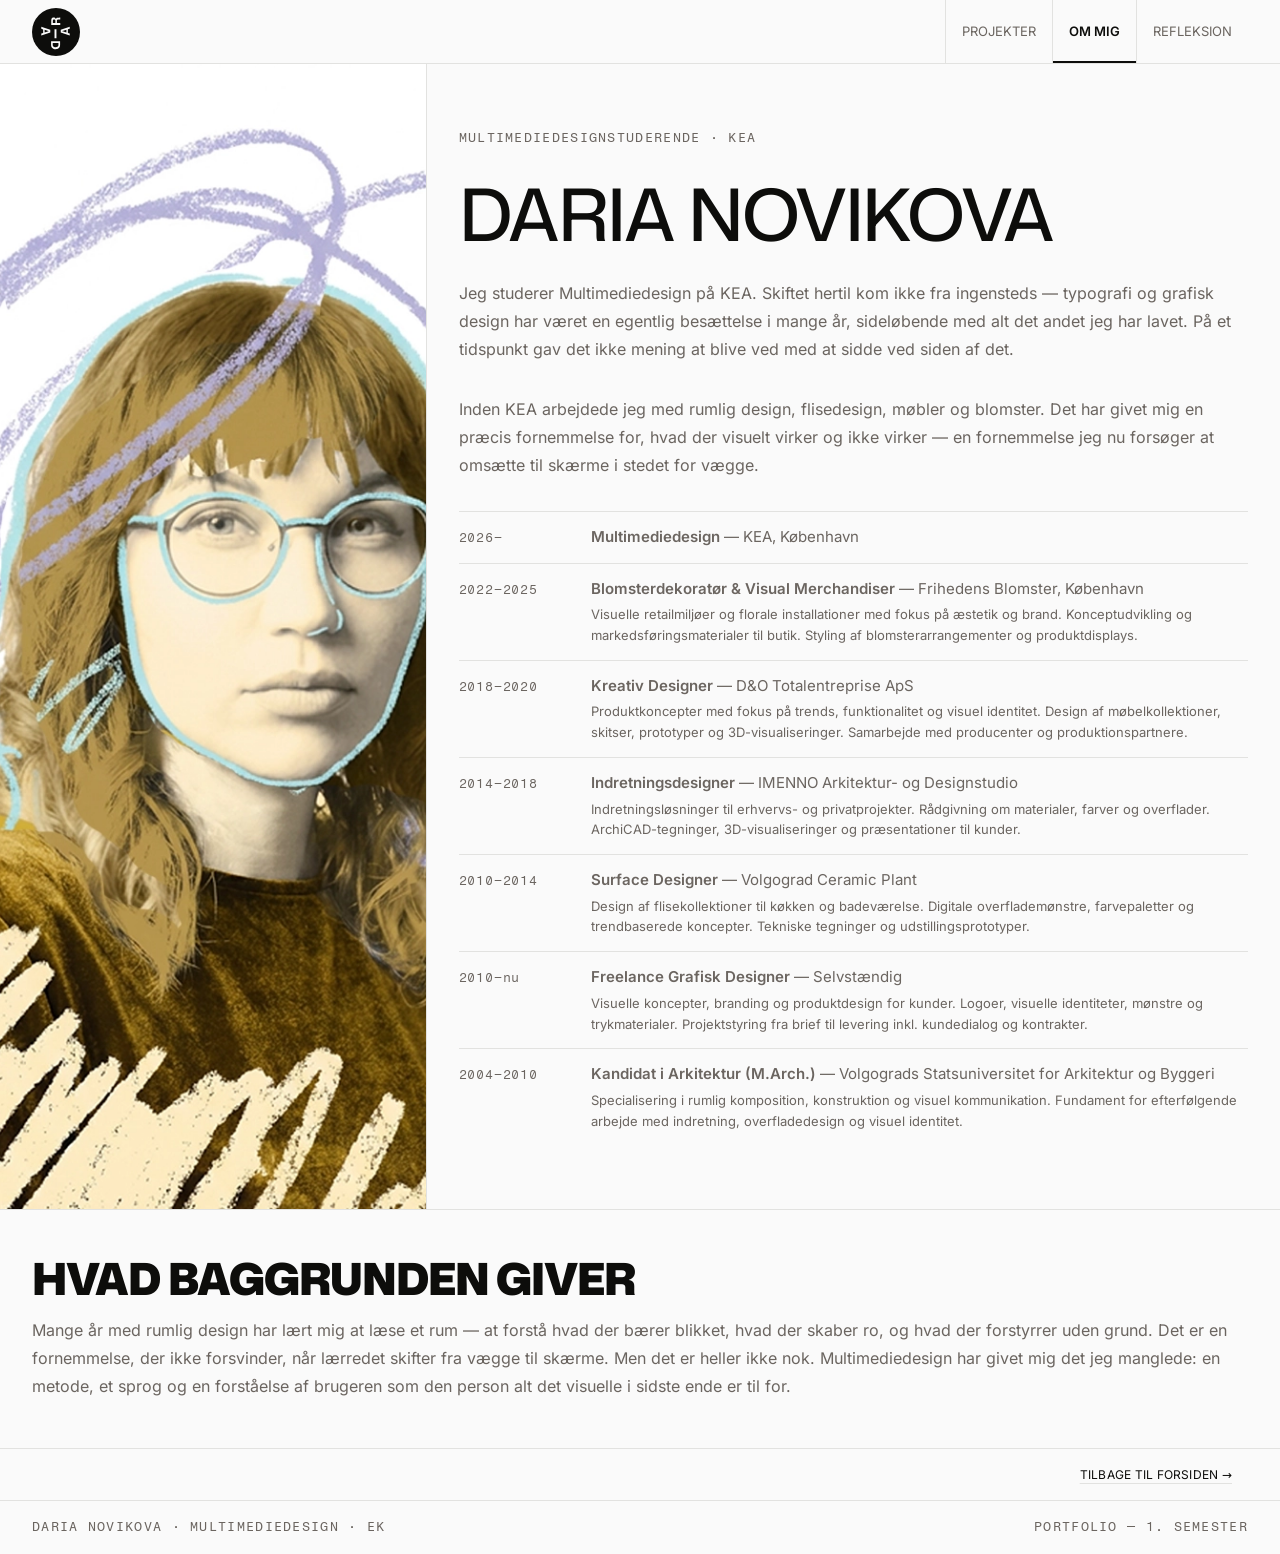
==== commit db4a7dc7: "tekst updates" ====
--- a/om-mig.html
+++ b/om-mig.html
@@ -96,7 +96,7 @@
           <p class="om-mig-beskrivelse">
             Inden KEA arbejdede jeg med rumlig design, flisedesign, møbler og blomster. Det har givet mig en præcis fornemmelse for, hvad der visuelt virker og ikke virker — en fornemmelse jeg nu forsøger at omsætte til skærme i stedet for vægge.
           </p>
-          <!-- CV D-->
+          <!-- CV -->
           <div class="cv-liste">
             <div class="cv-punkt">
               <span class="cv-aar">2026–</span>
@@ -139,11 +139,18 @@
                 <p class="cv-beskrivelse">Visuelle koncepter, branding og produktdesign for kunder. Logoer, visuelle identiteter, mønstre og trykmaterialer. Projektstyring fra brief til levering inkl. kundedialog og kontrakter.</p>
               </div>
             </div>
+            <div class="cv-punkt">
+              <span class="cv-aar">2004–2010</span>
+              <div class="cv-tekst-wrap">
+                <p class="cv-tekst"><strong>Kandidat i Arkitektur (M.Arch.)</strong> &mdash; Volgograds Statsuniversitet for Arkitektur og Byggeri</p>
+                <p class="cv-beskrivelse">Specialisering i rumlig komposition, konstruktion og visuel kommunikation. Fundament for efterfølgende arbejde med indretning, overfladedesign og visuel identitet.</p>
+              </div>
+            </div>
           </div>
         </div>
       </section>
 
-      <section class="baggrund-giver">
+      <section>
         <div class="sem-top">
           <h2 class="sem-overskrift" id="sem-h">Hvad baggrunden giver</h2>
           <p class="sem-citat">
@@ -153,9 +160,11 @@
         </div>
       </section>
     </main>
+
     <nav class="projekt-nav">
       <a href="index.html" class="pnav">Tilbage til forsiden →</a>
     </nav>
+
     <!-- Footer -->
     <footer>
       <span class="footer-tekst">Daria Novikova &middot; Multimediedesign &middot; EK</span>
--- a/css/om-mig.css
+++ b/css/om-mig.css
@@ -121,13 +121,9 @@
 
 /* Semester section  */
 
-.baggrund-giver {
-  border-bottom: 1px solid var(--kant);
-}
-
 .sem-top {
   padding: calc(var(--gap) * 1.5) var(--gap);
-  border-bottom: 1px solid var(--kant);
+
   display: flex;
   flex-direction: column;
   gap: 16px;
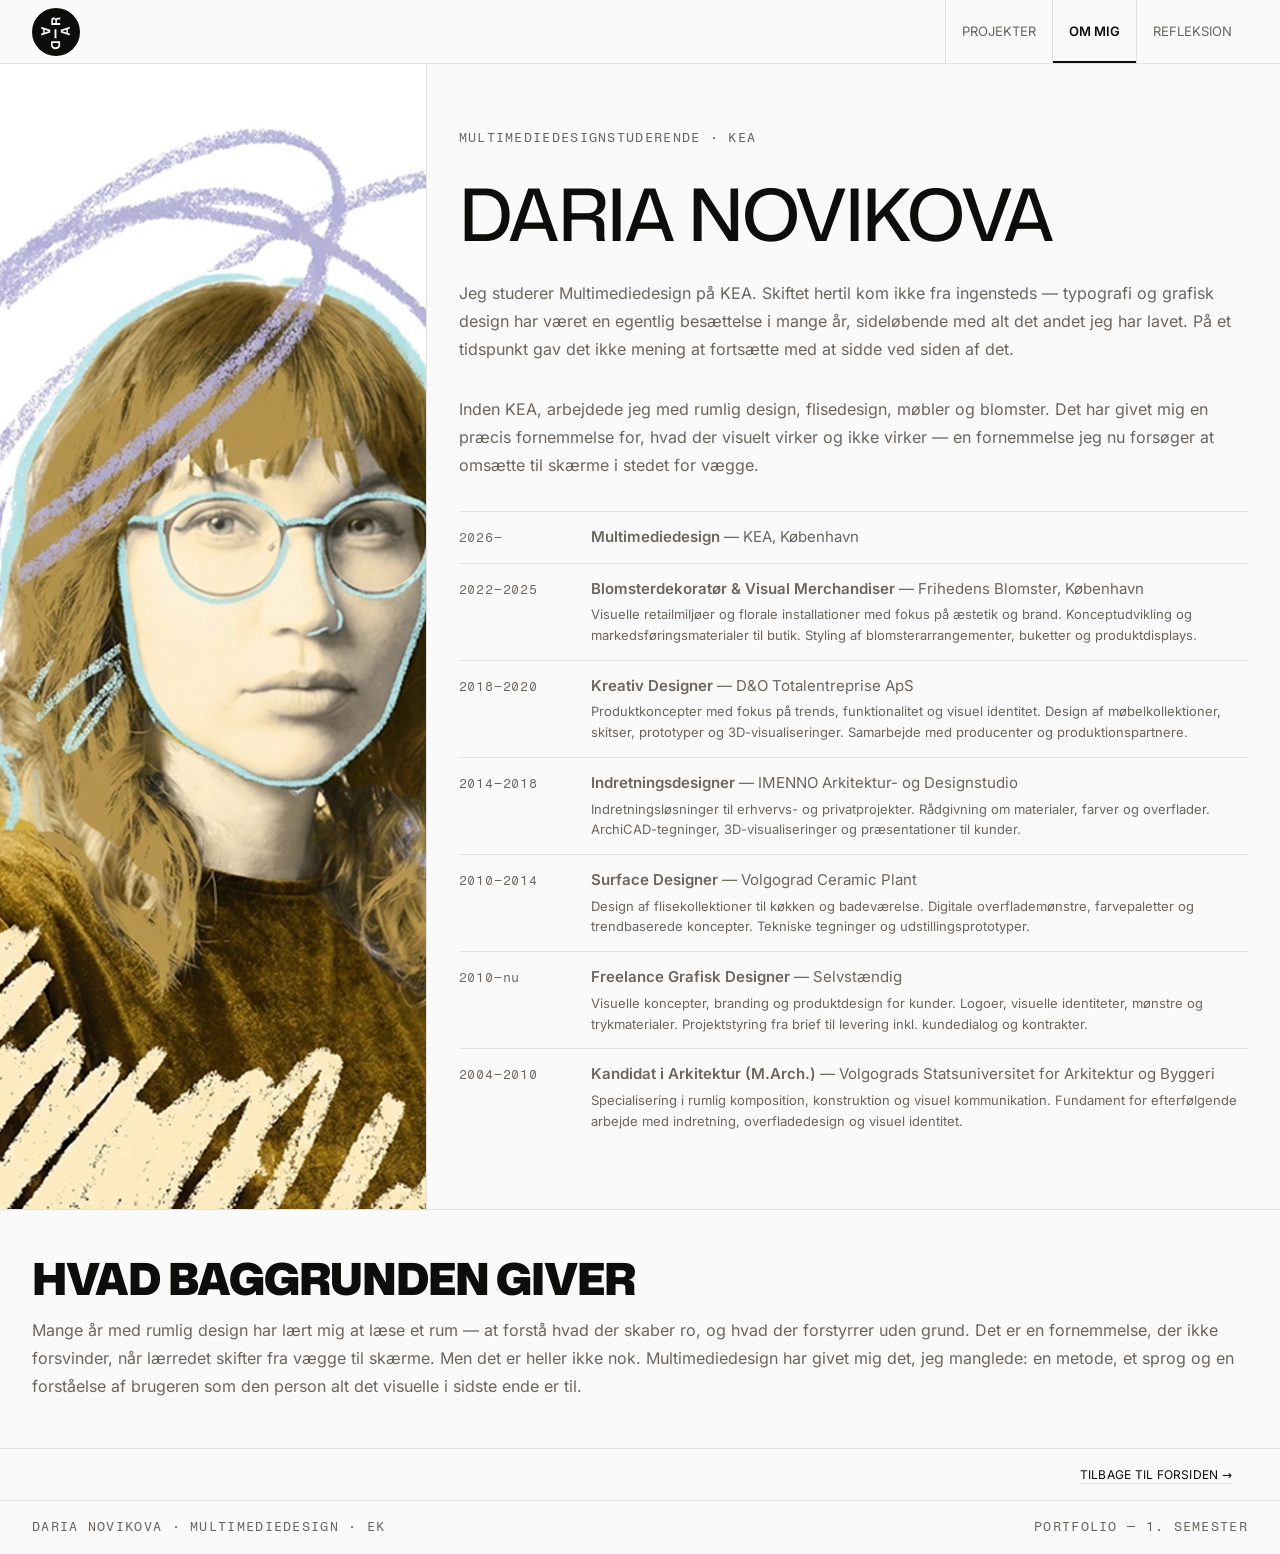
==== commit af28372a: "redigering" ====
--- a/om-mig.html
+++ b/om-mig.html
@@ -91,10 +91,10 @@
           <h1 class="om-mig-navn" id="om-navn">Daria Novikova</h1>
           <p class="om-mig-beskrivelse">
             Jeg studerer Multimediedesign på KEA. Skiftet hertil kom ikke fra ingensteds — typografi og grafisk design har været en egentlig besættelse i mange år, sideløbende med alt det andet jeg har lavet. På et tidspunkt gav det ikke mening at
-            blive ved med at sidde ved siden af det.
+            fortsætte med at sidde ved siden af det.
           </p>
           <p class="om-mig-beskrivelse">
-            Inden KEA arbejdede jeg med rumlig design, flisedesign, møbler og blomster. Det har givet mig en præcis fornemmelse for, hvad der visuelt virker og ikke virker — en fornemmelse jeg nu forsøger at omsætte til skærme i stedet for vægge.
+            Inden KEA, arbejdede jeg med rumlig design, flisedesign, møbler og blomster. Det har givet mig en præcis fornemmelse for, hvad der visuelt virker og ikke virker — en fornemmelse jeg nu forsøger at omsætte til skærme i stedet for vægge.
           </p>
           <!-- CV -->
           <div class="cv-liste">
@@ -108,7 +108,7 @@
               <span class="cv-aar">2022–2025</span>
               <div class="cv-tekst-wrap">
                 <p class="cv-tekst"><strong>Blomsterdekoratør &amp; Visual Merchandiser</strong> &mdash; Frihedens Blomster, København</p>
-                <p class="cv-beskrivelse">Visuelle retailmiljøer og florale installationer med fokus på æstetik og brand. Konceptudvikling og markedsføringsmaterialer til butik. Styling af blomsterarrangementer og produktdisplays.</p>
+                <p class="cv-beskrivelse">Visuelle retailmiljøer og florale installationer med fokus på æstetik og brand. Konceptudvikling og markedsføringsmaterialer til butik. Styling af blomsterarrangementer, buketter og produktdisplays.</p>
               </div>
             </div>
             <div class="cv-punkt">
@@ -154,8 +154,8 @@
         <div class="sem-top">
           <h2 class="sem-overskrift" id="sem-h">Hvad baggrunden giver</h2>
           <p class="sem-citat">
-            Mange år med rumlig design har lært mig at læse et rum — at forstå hvad der bærer blikket, hvad der skaber ro, og hvad der forstyrrer uden grund. Det er en fornemmelse, der ikke forsvinder, når lærredet skifter fra vægge til skærme. Men
-            det er heller ikke nok. Multimediedesign har givet mig det jeg manglede: en metode, et sprog og en forståelse af brugeren som den person alt det visuelle i sidste ende er til for.
+            Mange år med rumlig design har lært mig at læse et rum — at forstå hvad der skaber ro, og hvad der forstyrrer uden grund. Det er en fornemmelse, der ikke forsvinder, når lærredet skifter fra vægge til skærme. Men det er heller ikke nok.
+            Multimediedesign har givet mig det, jeg manglede: en metode, et sprog og en forståelse af brugeren som den person alt det visuelle i sidste ende er til.
           </p>
         </div>
       </section>
